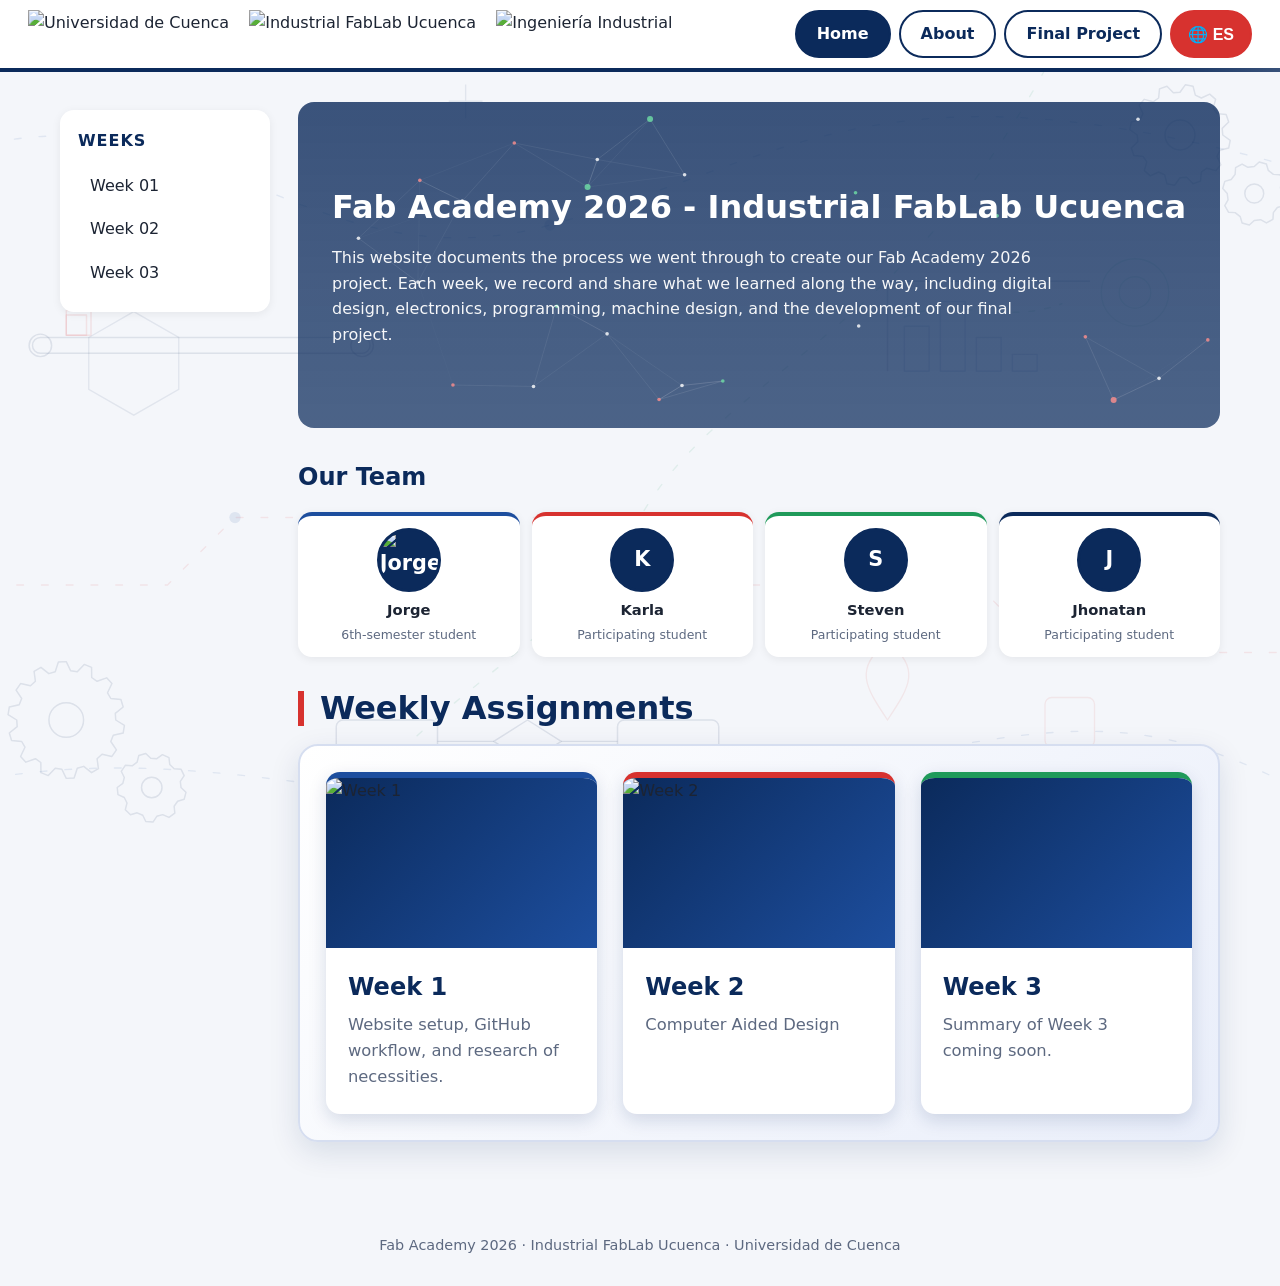
==== index.html @ 64b17518 "Add files via upload" ====
<!DOCTYPE html>
<html lang="en">
<head>
<meta charset="UTF-8">
<meta name="viewport" content="width=device-width, initial-scale=1.0">
<title>Home | Fab Academy 2026 - Industrial FabLab Ucuenca</title>
<link rel="stylesheet" href="style.css">
</head>
<body>
<header>
  <div class="logos">
    <img src="images/ucuenca-logo.png" alt="Universidad de Cuenca">
    <img src="images/fablab-logo.png" alt="Industrial FabLab Ucuenca">
    <img src="images/industrial-logo.png" alt="Ingeniería Industrial">
  </div>
  <nav>
    <a href="index.html" class="active" data-i18n="home">Home</a>
    <a href="about.html" class="" data-i18n="about">About</a>
    <a href="final-project.html" class="" data-i18n="final">Final Project</a>
    <button class="lang-btn" id="langBtn" type="button">🌐 ES</button>
  </nav>
</header>
<div class="layout">
<aside>
  <h3 data-i18n="weeks">Weeks</h3>
  <a href="week01.html" class="" data-i18n="week" data-n="01">Week 01</a>
  <a href="week02.html" class="" data-i18n="week" data-n="02">Week 02</a>
  <a href="week03.html" class="" data-i18n="week" data-n="03">Week 03</a>
</aside>
<main>
  <section class="hero hero-img">
    <h1>Fab Academy 2026 - Industrial FabLab Ucuenca</h1>
    <p data-i18n="heroText">This website documents the process we went through to create our Fab Academy 2026 project. Each week, we record and share what we learned along the way, including digital design, electronics, programming, machine design, and the development of our final project.</p>
  </section>
  <h2 data-i18n="team">Our Team</h2>
  <div class="grid team-grid">
    <div class="card" onclick="openMember(0)"><div class="avatar"><img src="images/jorge.png" alt="Jorge"></div><strong>Jorge</strong><br><small data-i18n="role6">6th-semester student</small></div>
    <div class="card" onclick="openMember(1)"><div class="avatar">K</div><strong>Karla</strong><br><small data-i18n="role">Participating student</small></div>
    <div class="card" onclick="openMember(2)"><div class="avatar">S</div><strong>Steven</strong><br><small data-i18n="role">Participating student</small></div>
    <div class="card" onclick="openMember(3)"><div class="avatar">J</div><strong>Jhonatan</strong><br><small data-i18n="role">Participating student</small></div>
  </div>
  <h2 class="weekly-title" data-i18n="weekly">Weekly Assignments</h2>
  <div class="grid weekly-grid">
    <a class="card week-card" href="week01.html"><img class="cover" src="images/week01.jpg" alt="Week 1"><div class="wc-body"><h3 data-i18n="week" data-n="1">Week 1</h3><p data-i18n="w1d">Website setup, GitHub workflow, and research of necessities.</p></div></a>
    <a class="card week-card" href="week02.html"><img class="cover" src="images/week02.jpg" alt="Week 2"><div class="wc-body"><h3 data-i18n="week" data-n="2">Week 2</h3><p data-i18n="w2d">Computer Aided Design</p></div></a>
    <a class="card week-card" href="week03.html"><div class="cover empty"></div><div class="wc-body"><h3 data-i18n="week" data-n="3">Week 3</h3><p data-i18n="weekSoon" data-n="3">Summary of Week 3 coming soon.</p></div></a>
  </div>
</main>
</div>
<div class="modal" id="modal"><div class="modal-box"><button class="close">&times;</button><div id="mBody"></div></div></div>
<footer data-i18n="footer">Fab Academy 2026 · Industrial FabLab Ucuenca · Universidad de Cuenca</footer>
<button id="toTop" title="Back to top">↑</button>
<script src="script.js"></script>
</body>
</html>
---- style.css ----
:root{--navy:#0b2a5b;--blue:#1d4e9e;--red:#d7322f;--green:#1f9a5a;--bg:#f4f6fa;--card:#fff;--text:#1c2433;--muted:#5d6980}
*{box-sizing:border-box;margin:0;padding:0}
html{scroll-behavior:smooth}
body{font-family:'Segoe UI',system-ui,Arial,sans-serif;background:var(--bg);color:var(--text);line-height:1.6}
a{color:inherit;text-decoration:none}
header{background:#fff;border-bottom:4px solid var(--navy);position:sticky;top:0;z-index:50;display:flex;align-items:center;justify-content:space-between;flex-wrap:wrap;gap:12px;padding:10px 28px}
.logos{display:flex;align-items:center;gap:20px}
.logos img{height:48px;width:auto;object-fit:contain}
nav{display:flex;gap:8px}
nav a{padding:9px 20px;border-radius:999px;font-weight:600;color:var(--navy);border:2px solid var(--navy);transition:.2s}
nav a:hover,nav a.active{background:var(--navy);color:#fff}
.layout{display:flex;max-width:1200px;margin:30px auto;padding:0 20px;gap:28px;align-items:flex-start}
aside{width:210px;flex-shrink:0;background:var(--card);border-radius:14px;padding:18px;box-shadow:0 2px 10px #0001;position:sticky;top:110px}
aside h3{color:var(--navy);margin-bottom:10px;font-size:1rem;text-transform:uppercase;letter-spacing:.06em}
aside a{display:block;padding:9px 12px;border-radius:8px;font-weight:500;color:var(--text)}
aside a:hover,aside a.active{background:var(--navy);color:#fff}
main{flex:1;min-width:0}
.hero{background:linear-gradient(135deg,var(--navy),var(--blue));color:#fff;border-radius:16px;padding:40px 34px;margin-bottom:30px}
.hero h1{font-size:2rem;margin-bottom:12px}
.hero p{max-width:720px;opacity:.95}
h2{color:var(--navy);margin:8px 0 16px}
.grid{display:grid;grid-template-columns:repeat(auto-fit,minmax(220px,1fr));gap:18px;margin-bottom:34px}
.card{background:var(--card);border-radius:14px;padding:22px;box-shadow:0 2px 10px #0001;border-top:5px solid var(--blue);cursor:pointer;transition:.2s;text-align:center}
.card:nth-child(2){border-color:var(--red)}.card:nth-child(3){border-color:var(--green)}.card:nth-child(4){border-color:var(--navy)}
.card:hover{transform:translateY(-4px);box-shadow:0 8px 20px #0002}
.avatar{width:72px;height:72px;border-radius:50%;background:var(--navy);color:#fff;display:grid;place-items:center;font-size:1.6rem;font-weight:700;margin:0 auto 10px}
.card small{color:var(--muted)}
.week-card{text-align:left}
.week-card span{display:inline-block;background:var(--navy);color:#fff;border-radius:6px;padding:2px 10px;font-size:.8rem;margin-bottom:8px}
.panel{background:var(--card);border-radius:14px;padding:28px;box-shadow:0 2px 10px #0001;margin-bottom:24px}
.panel h2{margin-top:0}
.panel p{margin-bottom:10px;color:var(--text)}
.modal{position:fixed;inset:0;background:#000a;display:none;align-items:center;justify-content:center;z-index:100;padding:20px}
.modal.open{display:flex}
.modal-box{background:#fff;border-radius:16px;max-width:520px;width:100%;padding:30px;position:relative;max-height:90vh;overflow:auto}
.modal-box h3{color:var(--navy);margin-bottom:4px}
.modal-box h4{margin:14px 0 4px;color:var(--blue)}
.close{position:absolute;top:12px;right:16px;background:none;border:0;font-size:1.8rem;cursor:pointer;color:var(--muted)}
#toTop{position:fixed;right:24px;bottom:24px;width:48px;height:48px;border:0;border-radius:50%;background:var(--navy);color:#fff;font-size:1.4rem;cursor:pointer;box-shadow:0 4px 12px #0004;opacity:0;pointer-events:none;transition:.3s;z-index:60}
#toTop.show{opacity:1;pointer-events:auto}
footer{text-align:center;padding:28px;color:var(--muted);font-size:.9rem}
@media(max-width:800px){.layout{flex-direction:column}aside{width:100%;position:static}header{padding:10px 14px}.logos img{height:36px}}
/* ---- v2 additions ---- */
.hero-img{background:linear-gradient(rgba(11,42,91,.80),rgba(11,42,91,.72)),url(images/campusbalzay.jpg) center/cover no-repeat;padding:80px 34px}
.week-card{padding:0;overflow:hidden}
.week-card .cover{width:100%;aspect-ratio:16/10;object-fit:cover;display:block;background:linear-gradient(135deg,var(--navy),var(--blue))}
.week-card .cover.empty{aspect-ratio:16/10}
.wc-body{padding:16px 18px 20px}
.wc-body h3{color:var(--navy);margin-bottom:6px}
.wc-body p{color:var(--muted);font-size:.95rem}
.avatar{overflow:hidden;width:96px;height:96px;border:4px solid var(--navy)}
.avatar img{width:100%;height:100%;object-fit:cover;object-position:50% 30%;display:block}
.modal-photo{width:130px;height:130px;border-radius:50%;overflow:hidden;border:5px solid var(--navy);margin:0 auto 14px}
.modal-photo img{width:100%;height:100%;object-fit:cover;object-position:50% 30%}
.modal-photo.initial{display:grid;place-items:center;background:var(--navy);color:#fff;font-size:3rem;font-weight:700}
.modal-box{text-align:center}
.modal-box h4,.modal-box p{text-align:left}
.lang-btn{padding:9px 16px;border-radius:999px;border:2px solid var(--red);background:var(--red);color:#fff;font-weight:700;cursor:pointer;font-size:1rem;transition:.2s}
.lang-btn:hover{background:#fff;color:var(--red)}

/* ---- v3: subtle motion, background decoration, week 1 hero ---- */
header{position:sticky;transition:padding .3s,box-shadow .3s}
header::after{content:"";position:absolute;left:0;right:0;bottom:-4px;height:4px;background:linear-gradient(90deg,transparent 0,transparent 35%,rgba(255,255,255,.55) 50%,transparent 65%,transparent 100%);background-size:250% 100%;animation:sheen 7s linear infinite;pointer-events:none}
@keyframes sheen{from{background-position:150% 0}to{background-position:-100% 0}}
header.scrolled{padding-top:6px;padding-bottom:6px;box-shadow:0 4px 14px #0b2a5b1a}
.logos img{transition:height .3s,transform .3s;animation:bob 6s ease-in-out infinite}
.logos img:nth-child(2){animation-delay:-2s}.logos img:nth-child(3){animation-delay:-4s}
.logos img:hover{transform:scale(1.05)}
@keyframes bob{50%{transform:translateY(-2px)}}
nav a:hover{transform:translateY(-1px)}
.lang-btn:hover{transform:scale(1.04)}

.bg-deco{position:fixed;inset:0;width:100%;height:100%;z-index:0;pointer-events:none}
.bg-deco .path{fill:none;stroke:var(--blue);stroke-width:1.2;stroke-linecap:round;stroke-dasharray:6 16;opacity:.09;animation:flow 40s linear infinite}
.bg-deco .path.r{stroke:var(--red);animation-duration:55s;animation-direction:reverse}
.bg-deco .path.g{stroke:var(--green);animation-duration:48s}
.bg-deco .node{fill:var(--blue);opacity:.1;animation:blink 6s ease-in-out infinite}
.bg-deco .shape{fill:none;stroke:var(--navy);stroke-width:1.2;opacity:.08;animation:drift 26s ease-in-out infinite;transform-box:fill-box;transform-origin:center}
.bg-deco .shape.s2{animation-duration:32s;animation-delay:-8s;stroke:var(--green)}
.bg-deco .shape.s3{animation-duration:29s;animation-delay:-14s;stroke:var(--red)}
@keyframes flow{to{stroke-dashoffset:-880}}
@keyframes blink{50%{opacity:.03}}
@keyframes drift{0%,100%{transform:translate(0,0) rotate(0)}50%{transform:translate(14px,-20px) rotate(25deg)}}
.layout,footer{position:relative;z-index:1}

.hero-week1{background:linear-gradient(rgba(11,42,91,.72),rgba(11,42,91,.62)),url(images/week01.jpg) center/cover no-repeat;padding:80px 34px}
.panel h3.sub{color:var(--blue);margin:-6px 0 14px;font-weight:600}
@media(prefers-reduced-motion:reduce){*{animation:none!important;transition:none!important}}

/* ---- v4: home hero interaction, industrial background, team/weekly layout, week 02 ---- */
.hero-img{position:relative;overflow:hidden}
.hero-img>h1,.hero-img>p{position:relative;z-index:1}
.hero-canvas{position:absolute;inset:0;width:100%;height:100%;z-index:0}
.bg-ind .gear path,.bg-ind .gear circle,.bg-ind .flow *,.bg-ind .bars *,.bg-ind .belt *{fill:none;stroke:var(--navy);stroke-width:1.3;opacity:.1;stroke-linejoin:round}
.bg-ind .gear{animation:spin 60s linear infinite;transform-box:fill-box;transform-origin:center}
.bg-ind .gear.rev{animation-direction:reverse;animation-duration:44s}.bg-ind .gear.slow{animation-duration:90s}
.bg-ind .flow path.r{stroke:var(--red);stroke-dasharray:5 9;animation:flow 30s linear infinite}
.bg-ind .bars rect{stroke:var(--blue);transform-box:fill-box;transform-origin:bottom;animation:grow 7s ease-in-out infinite}
.bg-ind .bars .b2{animation-delay:-1.5s}.bg-ind .bars .b3{animation-delay:-3s}.bg-ind .bars .b4{animation-delay:-4.5s}
.bg-ind .bars .path{stroke:var(--green);stroke-dasharray:5 9;animation:flow 36s linear infinite}
.bg-ind .belt .box{stroke:var(--red);animation:ride 14s linear infinite}.bg-ind .belt .b2{animation-delay:-7s}
@keyframes spin{to{transform:rotate(360deg)}}
@keyframes grow{50%{transform:scaleY(.6)}}
@keyframes ride{from{transform:translateX(0)}to{transform:translateX(250px)}}
.team-grid{grid-template-columns:repeat(auto-fit,minmax(140px,1fr));gap:12px}
.team-grid .card{padding:12px 10px;border-top-width:4px;font-size:.92rem}
.team-grid .avatar{width:64px;height:64px;border-width:3px;font-size:1.3rem;margin-bottom:6px}
.team-grid .card small{font-size:.78rem}
.weekly-title{font-size:2rem;margin:34px 0 18px;padding-left:16px;border-left:6px solid var(--red);line-height:1.1}
.weekly-grid{grid-template-columns:repeat(auto-fit,minmax(270px,1fr));gap:26px;padding:26px;background:linear-gradient(135deg,#fff,#e9eefa);border:2px solid #d6def0;border-radius:20px;box-shadow:0 10px 30px #0b2a5b1f}
.weekly-grid .week-card{box-shadow:0 6px 18px #0b2a5b26;border-top-width:6px}
.weekly-grid .week-card:hover{transform:translateY(-6px);box-shadow:0 14px 30px #0b2a5b33}
.weekly-grid .wc-body{padding:20px 22px 24px}
.weekly-grid .wc-body h3{font-size:1.5rem}.weekly-grid .wc-body p{font-size:1.02rem}
.hero-week2{background:linear-gradient(rgba(11,42,91,.72),rgba(11,42,91,.62)),url(images/week02.jpg) center/cover no-repeat;padding:80px 34px}
.intro-panel{border-left:6px solid var(--blue);background:linear-gradient(135deg,#fff 60%,#eef3fc)}
.chips{display:flex;flex-wrap:wrap;gap:10px;margin:14px 0}
.chip{padding:6px 14px;border-radius:999px;font-size:.88rem;font-weight:600;color:#fff}
.chip.c1{background:var(--navy)}.chip.c2{background:var(--red)}.chip.c3{background:var(--green)}
.objective{background:#eef3fc;border-radius:10px;padding:12px 16px;border-left:4px solid var(--green);margin-top:6px}
.objective strong{color:var(--navy)}
.sw{border-top:5px solid var(--blue)}
.sw-title{color:var(--navy);margin-bottom:10px;font-size:1.35rem}
.sw figure{margin:16px auto;text-align:center}
.sw figure img{max-width:100%;border-radius:10px;border:1px solid #d6def0;box-shadow:0 4px 14px #0b2a5b1f}
.sw figcaption{color:var(--muted);font-size:.9rem;margin-top:8px;font-style:italic}
.note{background:#fff6e8;border-left:4px solid var(--red);border-radius:8px;padding:10px 14px;margin-bottom:10px}
.tbl-wrap{overflow-x:auto;margin-top:12px}
.tbl{width:100%;border-collapse:collapse;font-size:.95rem}
.tbl th{background:var(--navy);color:#fff;text-align:left;padding:10px 14px}
.tbl td{padding:10px 14px;border-bottom:1px solid #e2e8f4;vertical-align:top}
.tbl tbody tr:nth-child(even){background:#f4f7fc}
.tbl tbody tr:hover{background:#e8eefb}
.tbl td:first-child{font-weight:600;color:var(--navy);white-space:nowrap}
.tag{display:inline-block;padding:1px 10px;border-radius:6px;font-size:.78rem;font-weight:700;color:#fff}
.tag.t2{background:var(--blue)}.tag.t3{background:var(--green)}
.bib{padding-left:20px}.bib li{margin-bottom:8px}.bib a{color:var(--blue)}
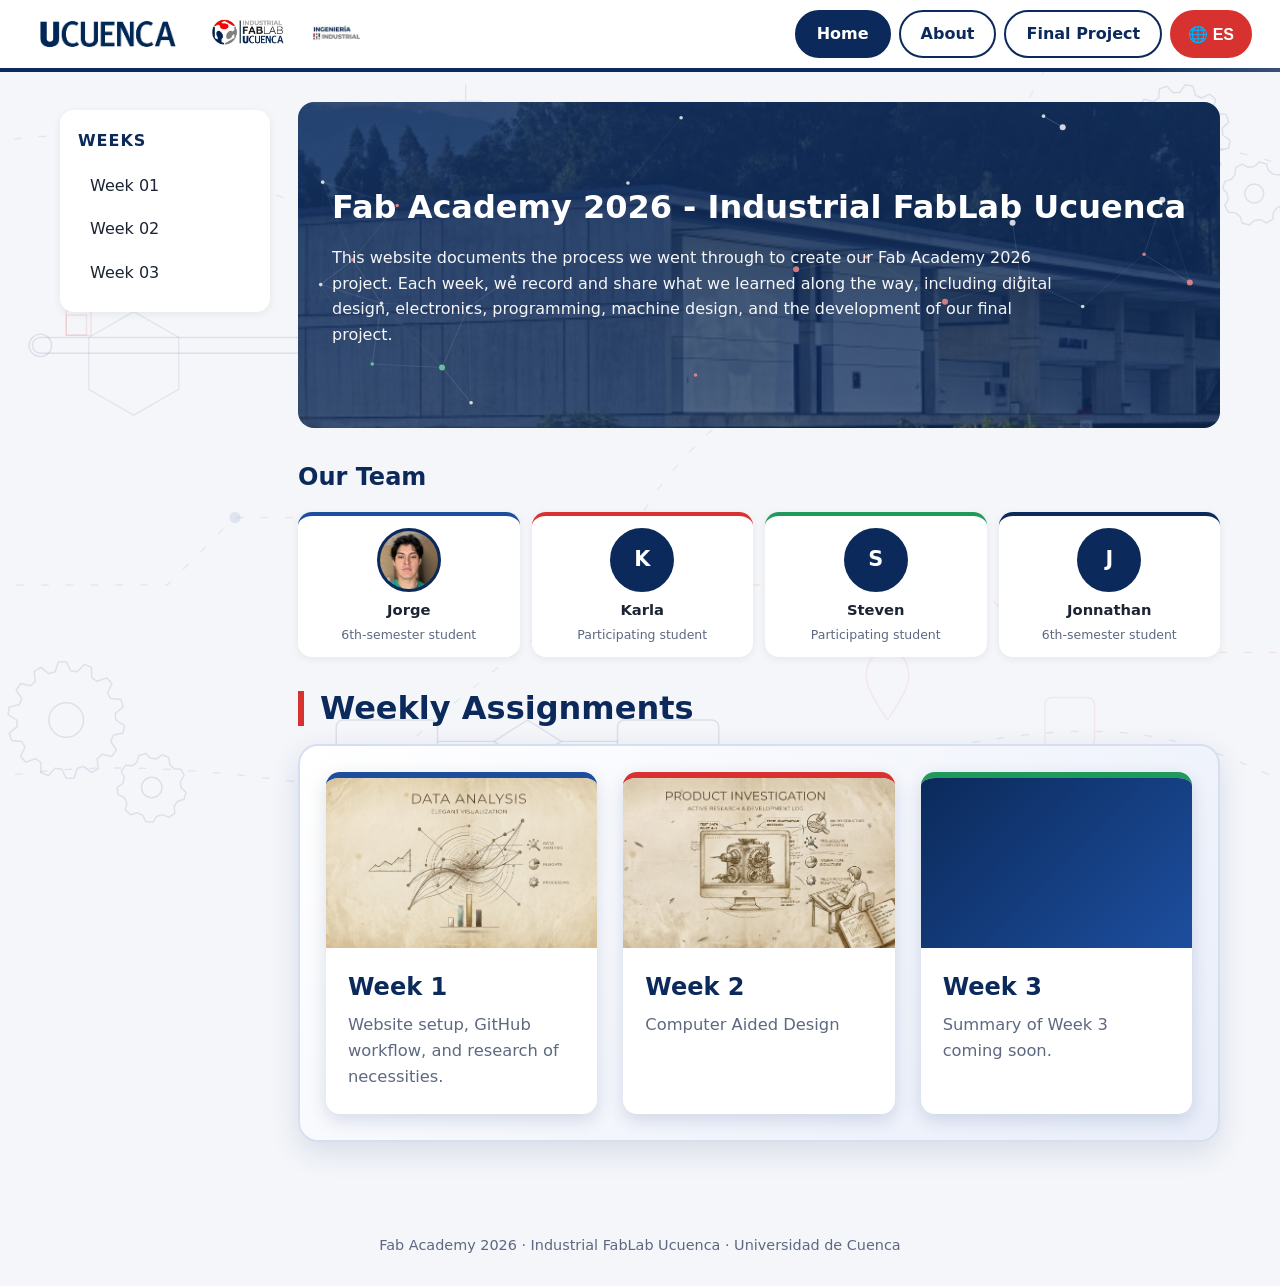
==== commit e27388fc: "Add files via upload" ====
--- a/index.html
+++ b/index.html
@@ -37,7 +37,7 @@
     <div class="card" onclick="openMember(0)"><div class="avatar"><img src="images/jorge.png" alt="Jorge"></div><strong>Jorge</strong><br><small data-i18n="role6">6th-semester student</small></div>
     <div class="card" onclick="openMember(1)"><div class="avatar">K</div><strong>Karla</strong><br><small data-i18n="role">Participating student</small></div>
     <div class="card" onclick="openMember(2)"><div class="avatar">S</div><strong>Steven</strong><br><small data-i18n="role">Participating student</small></div>
-    <div class="card" onclick="openMember(3)"><div class="avatar">J</div><strong>Jhonatan</strong><br><small data-i18n="role">Participating student</small></div>
+    <div class="card" onclick="openMember(3)"><div class="avatar">J</div><strong>Jonnathan</strong><br><small data-i18n="role6">6th-semester student</small></div>
   </div>
   <h2 class="weekly-title" data-i18n="weekly">Weekly Assignments</h2>
   <div class="grid weekly-grid">
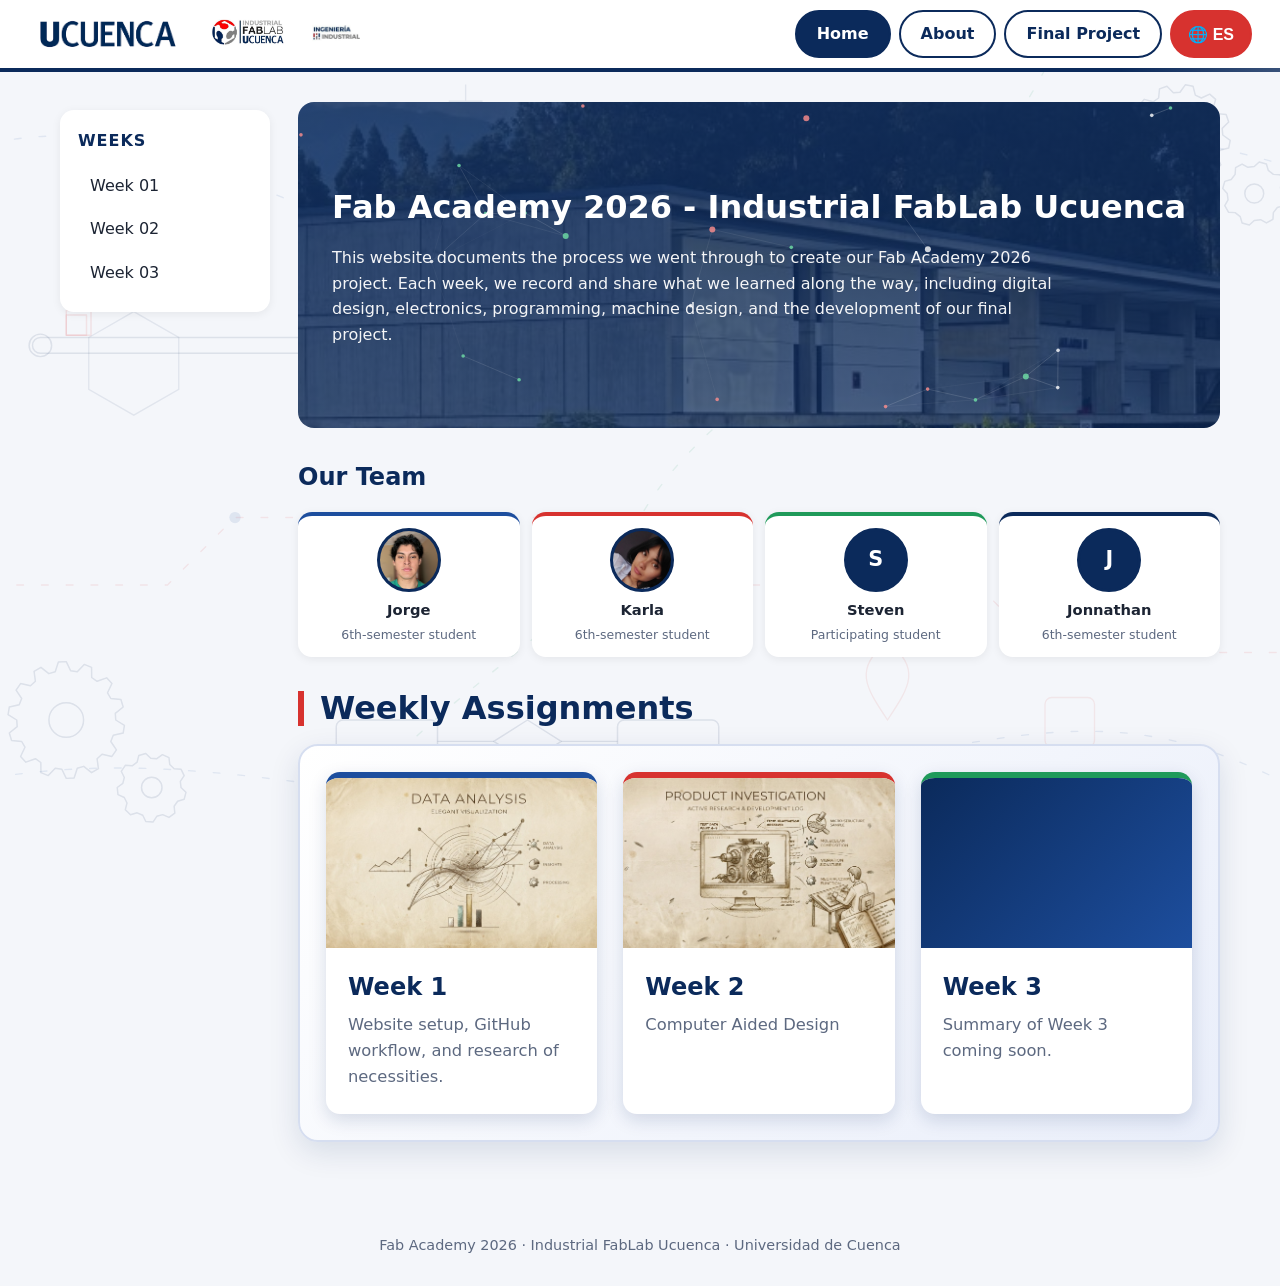
==== commit e862d757: "Add files via upload" ====
--- a/index.html
+++ b/index.html
@@ -35,7 +35,7 @@
   <h2 data-i18n="team">Our Team</h2>
   <div class="grid team-grid">
     <div class="card" onclick="openMember(0)"><div class="avatar"><img src="images/jorge.png" alt="Jorge"></div><strong>Jorge</strong><br><small data-i18n="role6">6th-semester student</small></div>
-    <div class="card" onclick="openMember(1)"><div class="avatar">K</div><strong>Karla</strong><br><small data-i18n="role">Participating student</small></div>
+    <div class="card" onclick="openMember(1)"><div class="avatar"><img src="images/karla.jpeg" alt="Karla"></div><strong>Karla</strong><br><small data-i18n="role6">6th-semester student</small></div>
     <div class="card" onclick="openMember(2)"><div class="avatar">S</div><strong>Steven</strong><br><small data-i18n="role">Participating student</small></div>
     <div class="card" onclick="openMember(3)"><div class="avatar">J</div><strong>Jonnathan</strong><br><small data-i18n="role6">6th-semester student</small></div>
   </div>
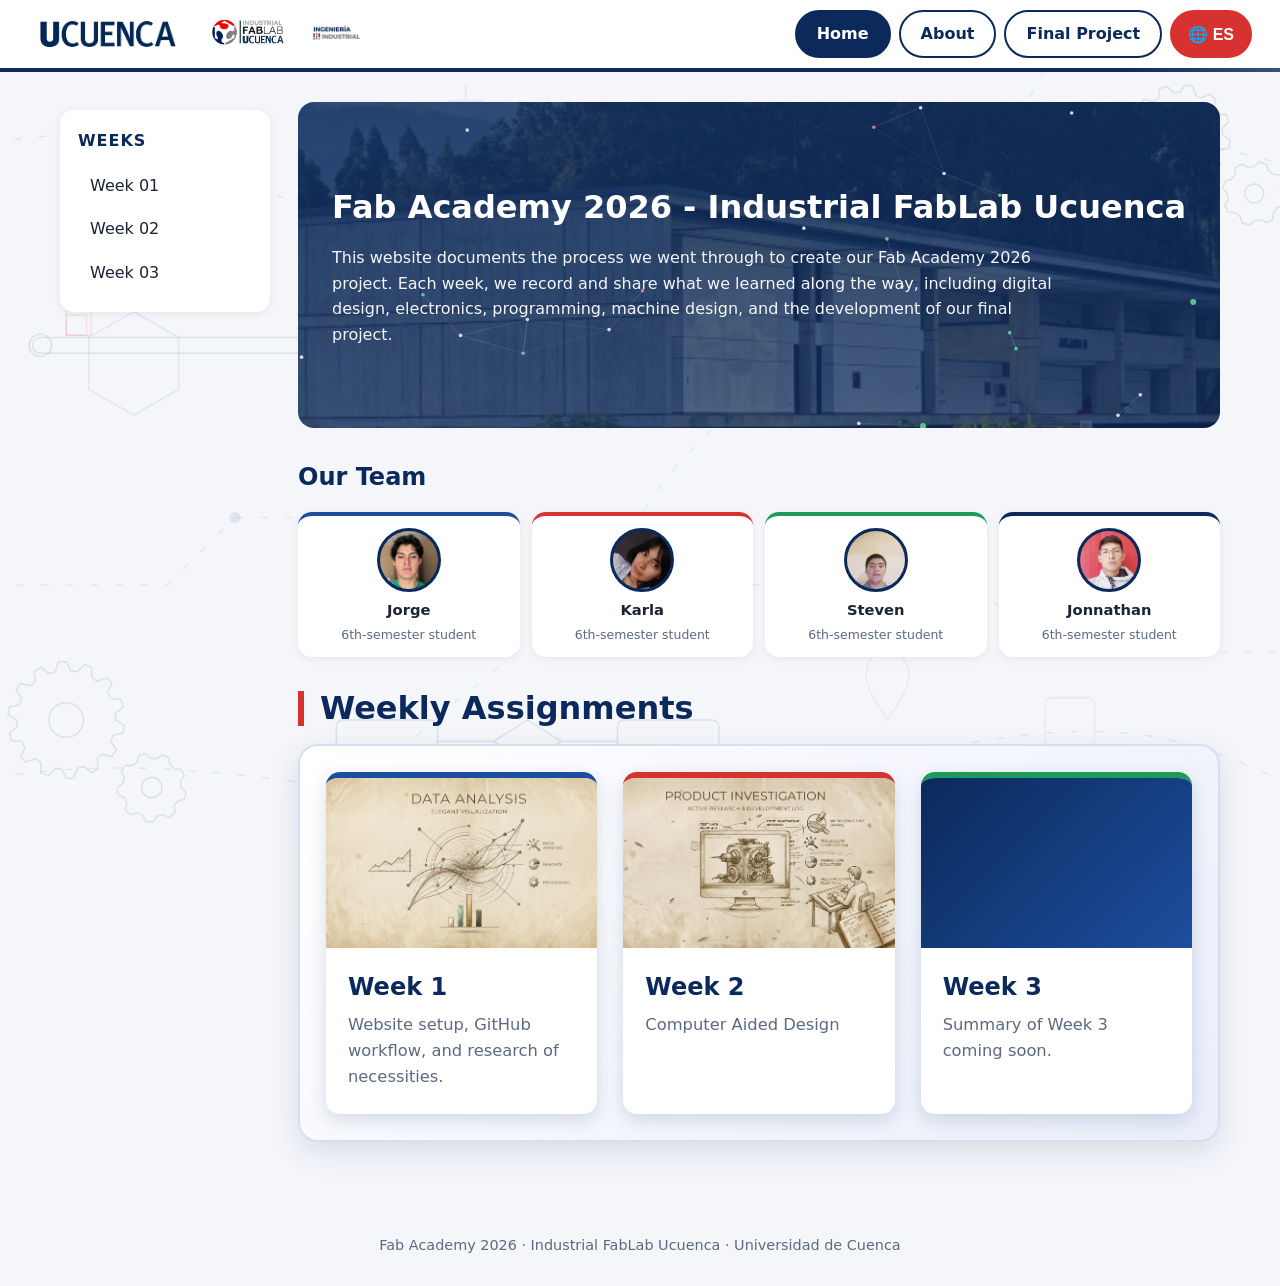
==== commit c3966f3d: "Add files via upload" ====
--- a/index.html
+++ b/index.html
@@ -36,8 +36,8 @@
   <div class="grid team-grid">
     <div class="card" onclick="openMember(0)"><div class="avatar"><img src="images/jorge.png" alt="Jorge"></div><strong>Jorge</strong><br><small data-i18n="role6">6th-semester student</small></div>
     <div class="card" onclick="openMember(1)"><div class="avatar"><img src="images/karla.jpeg" alt="Karla"></div><strong>Karla</strong><br><small data-i18n="role6">6th-semester student</small></div>
-    <div class="card" onclick="openMember(2)"><div class="avatar">S</div><strong>Steven</strong><br><small data-i18n="role">Participating student</small></div>
-    <div class="card" onclick="openMember(3)"><div class="avatar">J</div><strong>Jonnathan</strong><br><small data-i18n="role6">6th-semester student</small></div>
+    <div class="card" onclick="openMember(2)"><div class="avatar"><img src="images/stiven.jpeg" alt="Steven"></div><strong>Steven</strong><br><small data-i18n="role6">6th-semester student</small></div>
+    <div class="card" onclick="openMember(3)"><div class="avatar"><img src="images/jonnathan.jpeg" alt="Jonnathan"></div><strong>Jonnathan</strong><br><small data-i18n="role6">6th-semester student</small></div>
   </div>
   <h2 class="weekly-title" data-i18n="weekly">Weekly Assignments</h2>
   <div class="grid weekly-grid">
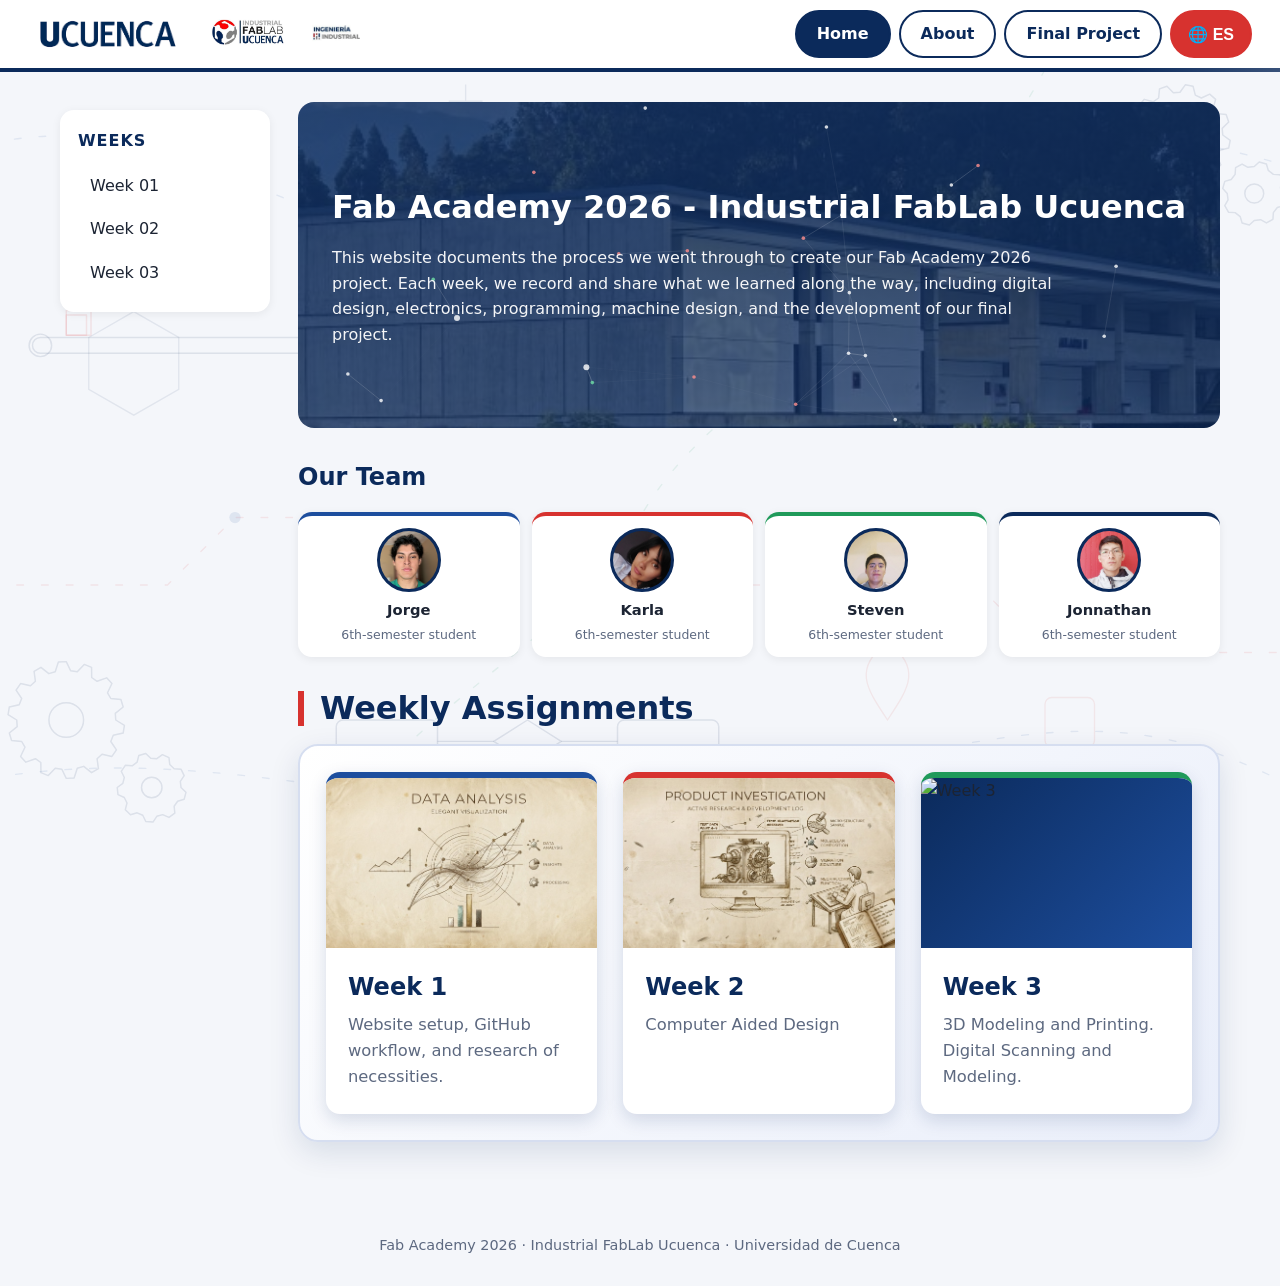
==== commit 0a38ba42: "Add files via upload" ====
--- a/index.html
+++ b/index.html
@@ -43,7 +43,7 @@
   <div class="grid weekly-grid">
     <a class="card week-card" href="week01.html"><img class="cover" src="images/week01.jpg" alt="Week 1"><div class="wc-body"><h3 data-i18n="week" data-n="1">Week 1</h3><p data-i18n="w1d">Website setup, GitHub workflow, and research of necessities.</p></div></a>
     <a class="card week-card" href="week02.html"><img class="cover" src="images/week02.jpg" alt="Week 2"><div class="wc-body"><h3 data-i18n="week" data-n="2">Week 2</h3><p data-i18n="w2d">Computer Aided Design</p></div></a>
-    <a class="card week-card" href="week03.html"><div class="cover empty"></div><div class="wc-body"><h3 data-i18n="week" data-n="3">Week 3</h3><p data-i18n="weekSoon" data-n="3">Summary of Week 3 coming soon.</p></div></a>
+    <a class="card week-card" href="week03.html"><img class="cover" src="images/week03.jpg" alt="Week 3"><div class="wc-body"><h3 data-i18n="week" data-n="3">Week 3</h3><p data-i18n="w3d">3D Modeling and Printing. Digital Scanning and Modeling.</p></div></a>
   </div>
 </main>
 </div>
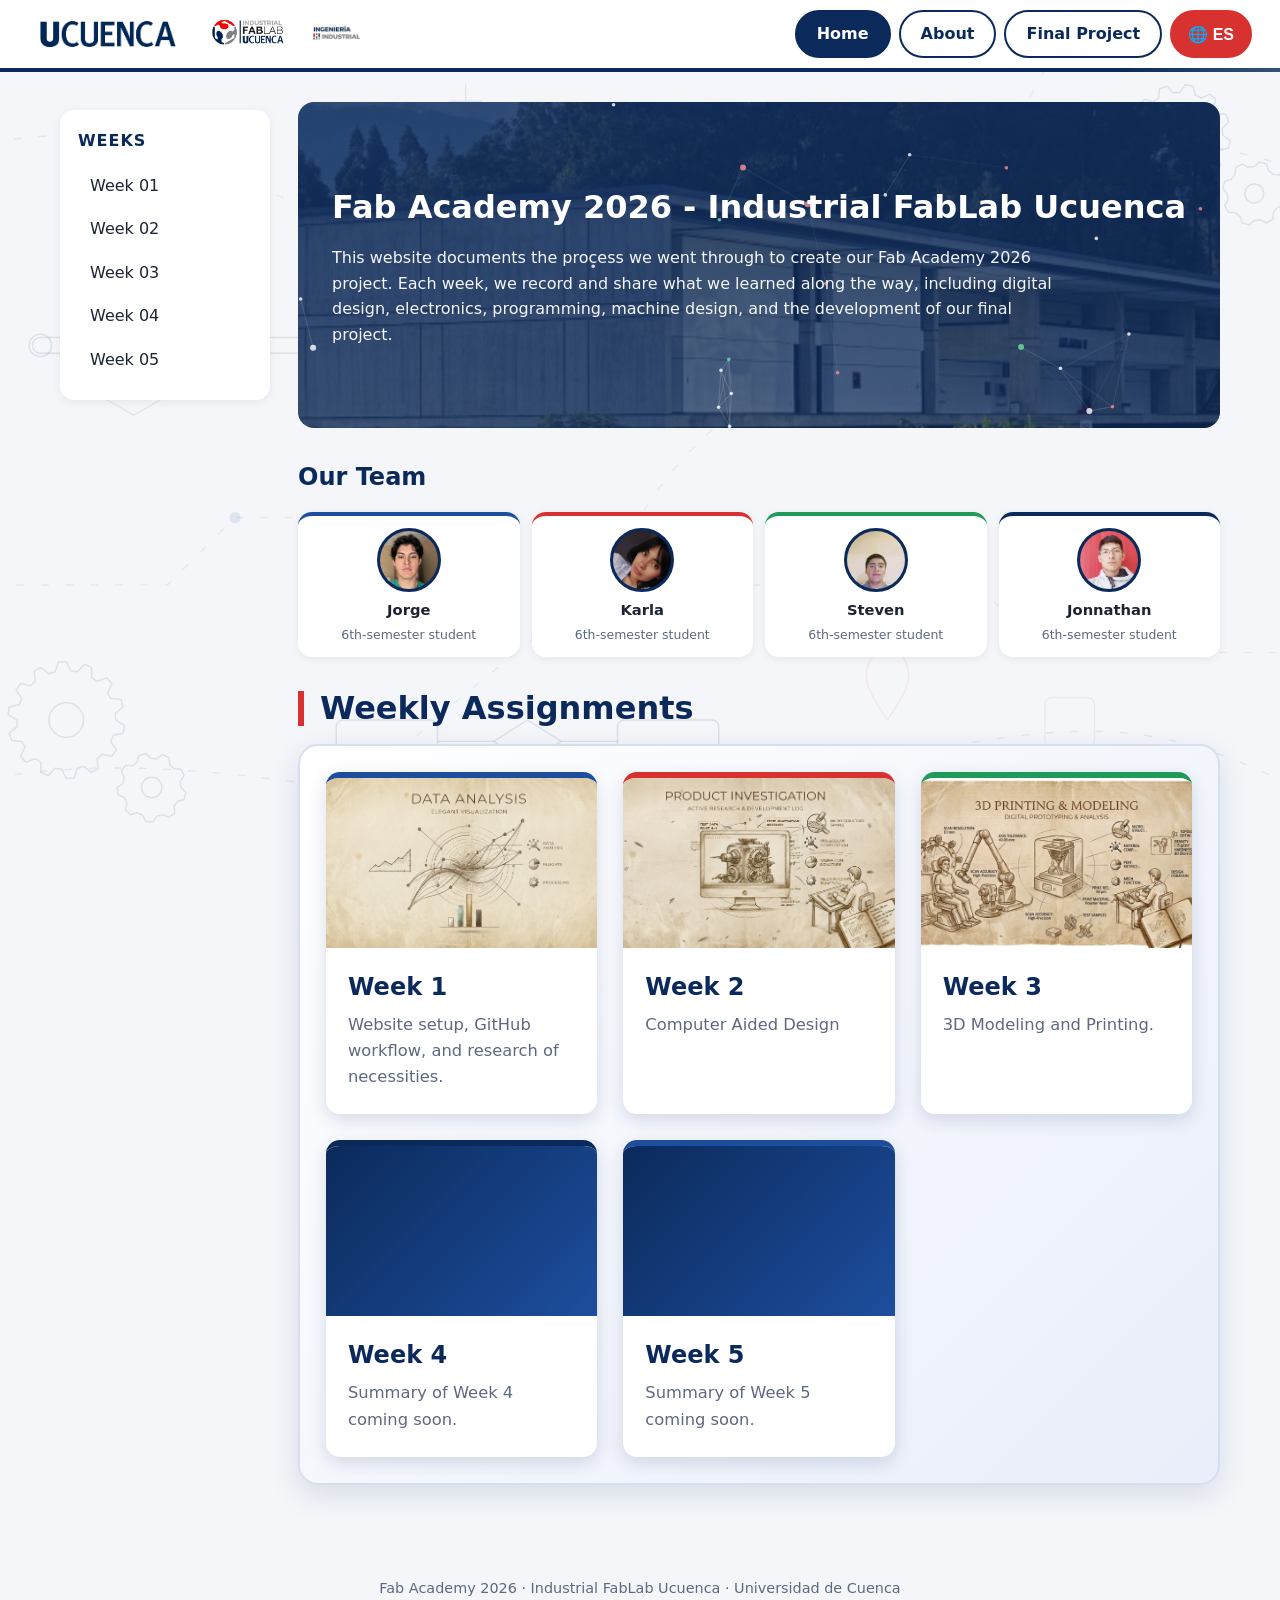
==== commit 390b2e29: "Add files via upload" ====
--- a/index.html
+++ b/index.html
@@ -26,6 +26,8 @@
   <a href="week01.html" class="" data-i18n="week" data-n="01">Week 01</a>
   <a href="week02.html" class="" data-i18n="week" data-n="02">Week 02</a>
   <a href="week03.html" class="" data-i18n="week" data-n="03">Week 03</a>
+  <a href="week04.html" class="" data-i18n="week" data-n="04">Week 04</a>
+  <a href="week05.html" class="" data-i18n="week" data-n="05">Week 05</a>
 </aside>
 <main>
   <section class="hero hero-img">
@@ -44,6 +46,8 @@
     <a class="card week-card" href="week01.html"><img class="cover" src="images/week01.jpg" alt="Week 1"><div class="wc-body"><h3 data-i18n="week" data-n="1">Week 1</h3><p data-i18n="w1d">Website setup, GitHub workflow, and research of necessities.</p></div></a>
     <a class="card week-card" href="week02.html"><img class="cover" src="images/week02.jpg" alt="Week 2"><div class="wc-body"><h3 data-i18n="week" data-n="2">Week 2</h3><p data-i18n="w2d">Computer Aided Design</p></div></a>
     <a class="card week-card" href="week03.html"><img class="cover" src="images/week03.jpg" alt="Week 3"><div class="wc-body"><h3 data-i18n="week" data-n="3">Week 3</h3><p data-i18n="w3d">3D Modeling and Printing. Digital Scanning and Modeling.</p></div></a>
+    <a class="card week-card" href="week04.html"><img class="cover" src="images/week04.jpg" alt="Week 4" onerror="this.outerHTML='<div class=\'cover empty\'></div>'"><div class="wc-body"><h3 data-i18n="week" data-n="4">Week 4</h3><p data-i18n="weekSoon" data-n="4">Summary of Week 4 coming soon.</p></div></a>
+    <a class="card week-card" href="week05.html"><img class="cover" src="images/week05.jpg" alt="Week 5" onerror="this.outerHTML='<div class=\'cover empty\'></div>'"><div class="wc-body"><h3 data-i18n="week" data-n="5">Week 5</h3><p data-i18n="weekSoon" data-n="5">Summary of Week 5 coming soon.</p></div></a>
   </div>
 </main>
 </div>
--- a/style.css
+++ b/style.css
@@ -135,3 +135,30 @@
 .tag{display:inline-block;padding:1px 10px;border-radius:6px;font-size:.78rem;font-weight:700;color:#fff}
 .tag.t2{background:var(--blue)}.tag.t3{background:var(--green)}
 .bib{padding-left:20px}.bib li{margin-bottom:8px}.bib a{color:var(--blue)}
+
+/* ---- v5: week 02 problems section + downloadable files ---- */
+.tbl td:last-child.score{font-weight:700;color:var(--navy);text-align:center}
+.tbl th.score{text-align:center}
+.dl-box{display:flex;align-items:center;flex-wrap:wrap;gap:14px;margin-top:20px;padding:14px 18px;background:linear-gradient(135deg,#eef8f2,#e4f3ea);border:1px solid #bfe3cc;border-left:6px solid var(--green);border-radius:12px}
+.dl-badge{background:var(--green);color:#fff;font-size:.75rem;font-weight:700;letter-spacing:.05em;text-transform:uppercase;padding:4px 12px;border-radius:999px;white-space:nowrap}
+.dl-info{display:flex;flex-direction:column;line-height:1.3}
+.dl-info strong{color:var(--navy)}
+.dl-info small{color:var(--muted)}
+.dl-btn{margin-left:auto;background:var(--navy);color:#fff;font-weight:600;padding:9px 20px;border-radius:999px;transition:background .25s,transform .2s;white-space:nowrap}
+.dl-btn:hover{background:var(--red);transform:translateY(-2px)}
+
+/* ---- v6: week 03 ---- */
+.hero-week3{background:linear-gradient(rgba(11,42,91,.72),rgba(11,42,91,.62)),url(images/week03.jpg) center/cover no-repeat;padding:80px 34px}
+.panel ul,.panel ol{margin:0 0 12px 22px}
+.panel li{margin-bottom:4px}
+.gallery{display:grid;grid-template-columns:repeat(auto-fit,minmax(240px,1fr));gap:16px;margin:16px 0}
+.gallery figure{margin:0}
+.gallery figure img{width:100%;aspect-ratio:4/3;object-fit:cover}
+.ph{min-height:200px;display:grid;place-items:center;border:2px dashed #9fb0d0;border-radius:10px;background:#eef3fc;color:var(--muted);font-weight:600;font-size:.9rem;padding:20px;text-align:center;word-break:break-all}
+.gallery .ph{aspect-ratio:4/3}
+.dl-box+.dl-box{margin-top:12px}
+
+/* ---- v7: weeks 04 and 05 (image is optional: falls back to the blue gradient) ---- */
+.hero-week4{background:linear-gradient(rgba(11,42,91,.72),rgba(11,42,91,.62)),url(images/week04.jpg) center/cover no-repeat,linear-gradient(135deg,var(--navy),var(--blue));padding:80px 34px}
+.hero-week5{background:linear-gradient(rgba(11,42,91,.72),rgba(11,42,91,.62)),url(images/week05.jpg) center/cover no-repeat,linear-gradient(135deg,var(--navy),var(--blue));padding:80px 34px}
+
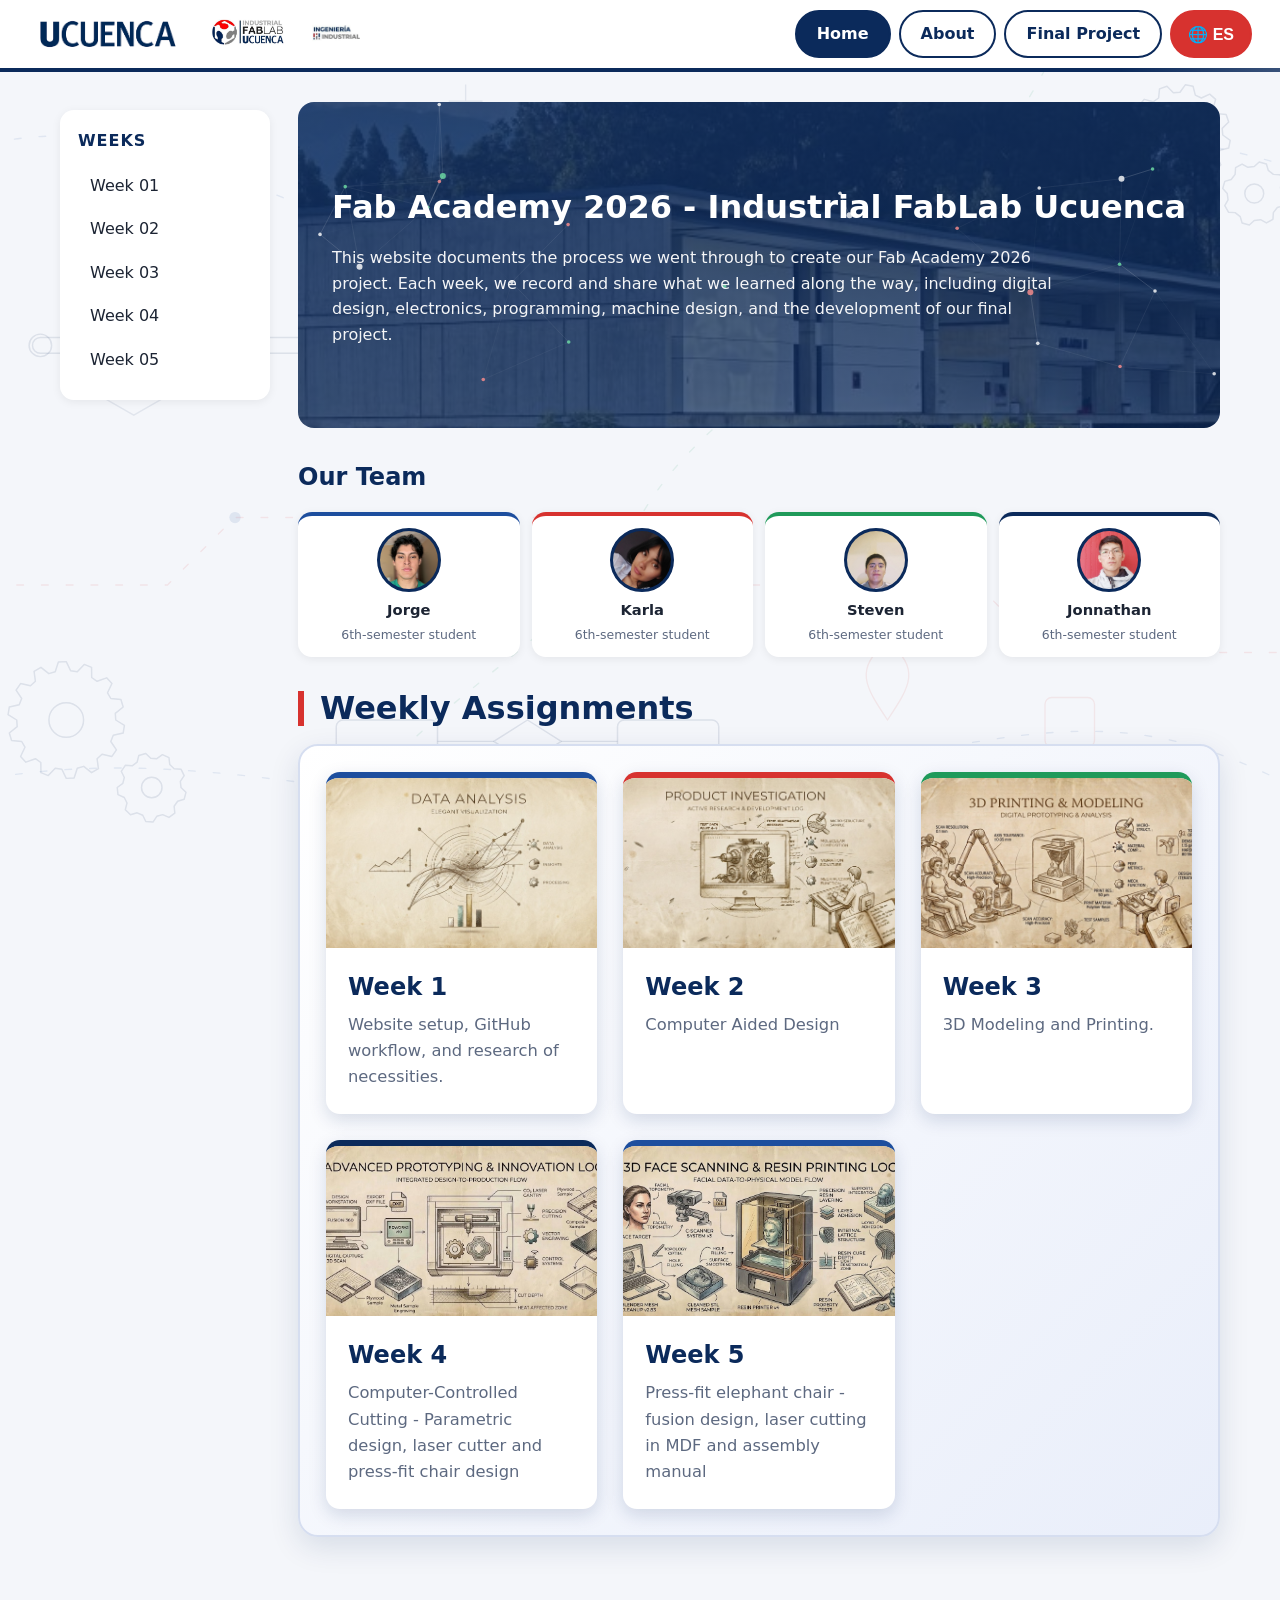
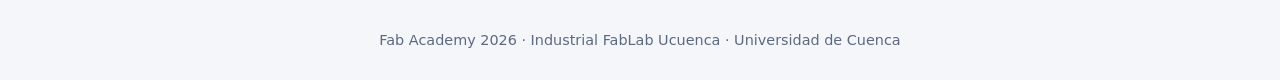
==== commit e27c2a28: "Add files via upload" ====
--- a/index.html
+++ b/index.html
@@ -46,8 +46,8 @@
     <a class="card week-card" href="week01.html"><img class="cover" src="images/week01.jpg" alt="Week 1"><div class="wc-body"><h3 data-i18n="week" data-n="1">Week 1</h3><p data-i18n="w1d">Website setup, GitHub workflow, and research of necessities.</p></div></a>
     <a class="card week-card" href="week02.html"><img class="cover" src="images/week02.jpg" alt="Week 2"><div class="wc-body"><h3 data-i18n="week" data-n="2">Week 2</h3><p data-i18n="w2d">Computer Aided Design</p></div></a>
     <a class="card week-card" href="week03.html"><img class="cover" src="images/week03.jpg" alt="Week 3"><div class="wc-body"><h3 data-i18n="week" data-n="3">Week 3</h3><p data-i18n="w3d">3D Modeling and Printing. Digital Scanning and Modeling.</p></div></a>
-    <a class="card week-card" href="week04.html"><img class="cover" src="images/week04.jpg" alt="Week 4" onerror="this.outerHTML='<div class=\'cover empty\'></div>'"><div class="wc-body"><h3 data-i18n="week" data-n="4">Week 4</h3><p data-i18n="weekSoon" data-n="4">Summary of Week 4 coming soon.</p></div></a>
-    <a class="card week-card" href="week05.html"><img class="cover" src="images/week05.jpg" alt="Week 5" onerror="this.outerHTML='<div class=\'cover empty\'></div>'"><div class="wc-body"><h3 data-i18n="week" data-n="5">Week 5</h3><p data-i18n="weekSoon" data-n="5">Summary of Week 5 coming soon.</p></div></a>
+    <a class="card week-card" href="week04.html"><img class="cover" src="images/week04.jpg" alt="Week 4" onerror="this.outerHTML='<div class=\'cover empty\'></div>'"><div class="wc-body"><h3 data-i18n="week" data-n="4">Week 4</h3><p data-i18n="w4home">Computer-Controlled Cutting - Parametric design, laser cutter and press-fit chair design</p></div></a>
+    <a class="card week-card" href="week05.html"><img class="cover" src="images/week05.jpg" alt="Week 5" onerror="this.outerHTML='<div class=\'cover empty\'></div>'"><div class="wc-body"><h3 data-i18n="week" data-n="5">Week 5</h3><p data-i18n="w5home">Press-fit elephant chair - fusion design, laser cutting in MDF and assembly manual</p></div></a>
   </div>
 </main>
 </div>
--- a/style.css
+++ b/style.css
@@ -162,3 +162,51 @@
 .hero-week4{background:linear-gradient(rgba(11,42,91,.72),rgba(11,42,91,.62)),url(images/week04.jpg) center/cover no-repeat,linear-gradient(135deg,var(--navy),var(--blue));padding:80px 34px}
 .hero-week5{background:linear-gradient(rgba(11,42,91,.72),rgba(11,42,91,.62)),url(images/week05.jpg) center/cover no-repeat,linear-gradient(135deg,var(--navy),var(--blue));padding:80px 34px}
 
+
+/* ---- v8: week 03 merged with week 05 (scanning, resin, safety, comparison) ---- */
+.tag.t0{background:var(--muted)}.tag.t5{background:var(--red)}
+.cmp td:nth-child(2),.cmp td:nth-child(3){min-width:210px}
+.cmp td:last-child{text-align:center;white-space:nowrap}.cmp th:last-child{text-align:center}
+.verdict{margin-top:18px;padding:16px 20px;background:#eef3fc;border-left:6px solid var(--blue);border-radius:10px;font-size:1.02rem}
+.verdict strong{color:var(--navy)}
+.wl-grid{display:grid;grid-template-columns:repeat(auto-fit,minmax(300px,1fr));gap:20px;margin-top:10px}
+.wl{border-radius:12px;padding:18px 22px;border:1px solid #d6def0;border-top:6px solid var(--green);background:#f3faf6}
+.wl.bad{border-top-color:var(--red);background:#fdf4f3}
+.wl h3{margin-bottom:10px;color:var(--green)}.wl.bad h3{color:var(--red)}
+.wl ul{margin:0 0 0 20px}.wl li{margin-bottom:8px}
+
+/* resin safety: big and impossible to miss */
+.safety-banner{display:flex;align-items:center;gap:12px;background:var(--red);color:#fff;padding:14px 22px;border-radius:12px;margin-bottom:24px;font-size:1.05rem;box-shadow:0 6px 18px #d7322f55;transition:transform .2s,box-shadow .2s}
+.safety-banner:hover{transform:translateY(-2px);box-shadow:0 10px 24px #d7322f77}
+.safety-banner span:first-child{font-size:1.6rem}.safety-banner .go{margin-left:auto;font-size:1.4rem;font-weight:700}
+.safety{background:#fff;border:4px solid var(--red);border-radius:18px;padding:0 0 26px;margin-bottom:28px;box-shadow:0 10px 30px #d7322f33;overflow:hidden;scroll-margin-top:110px}
+.safety-head{display:flex;align-items:center;gap:20px;background:linear-gradient(135deg,#b4231f,var(--red));color:#fff;padding:26px 30px;margin-bottom:24px}
+.safety-icon{font-size:4rem;line-height:1}
+.safety-head h2{color:#fff;margin:0 0 6px;font-size:2.2rem;line-height:1.1}
+.safety-lead{font-size:1.15rem;font-weight:600;max-width:760px}
+.safety-grid{display:grid;grid-template-columns:repeat(auto-fit,minmax(260px,1fr));gap:18px;padding:0 26px}
+.safety-card{background:#fff6f5;border:2px solid #f2c4c2;border-radius:14px;padding:18px 20px}
+.safety-card .sc-icon{font-size:2.4rem;line-height:1;margin-bottom:6px}
+.safety-card h3{color:var(--red);font-size:1.25rem;margin-bottom:8px}
+.safety-card ul{margin:0 0 0 20px;font-size:1.02rem}.safety-card li{margin-bottom:6px}
+.dd-grid{display:grid;grid-template-columns:repeat(auto-fit,minmax(280px,1fr));gap:18px;padding:22px 26px 0}
+.dd{border-radius:14px;padding:16px 20px;font-size:1.02rem}
+.dd h3{font-size:1.3rem;margin-bottom:8px}
+.dd ul{margin:0 0 0 20px}.dd li{margin-bottom:6px}
+.dd.do{background:#eef8f2;border:2px solid #bfe3cc}.dd.do h3{color:var(--green)}
+.dd.dont{background:#fdecea;border:2px solid #f2b5b2}.dd.dont h3{color:var(--red)}
+.safety-alert{margin:22px 26px 0;padding:18px 22px;background:#fff3cd;border:3px solid #e6a700;border-radius:12px;font-size:1.12rem;font-weight:500}
+.safety-alert strong{color:#8a5a00;font-size:1.2rem}
+
+/* ---- v9: week 05 (press-fit elephant chair) ---- */
+.fig-pair{display:grid;grid-template-columns:repeat(auto-fit,minmax(280px,1fr));gap:18px;margin:16px 0;align-items:start}
+.fig-pair figure{margin:0}
+.fig-pair img{width:100%;max-height:480px;object-fit:contain;background:#f4f7fc}
+.steps{display:grid;grid-template-columns:repeat(auto-fit,minmax(250px,1fr));gap:16px;margin:14px 0}
+.step{background:#f4f7fc;border:1px solid #d6def0;border-top:5px solid var(--blue);border-radius:12px;padding:18px 20px 16px}
+.step:nth-child(2){border-top-color:var(--red)}.step:nth-child(3){border-top-color:var(--green)}.step:nth-child(4){border-top-color:var(--navy)}
+.step .num{display:inline-grid;place-items:center;width:34px;height:34px;border-radius:50%;background:var(--navy);color:#fff;font-weight:700;margin-bottom:8px}
+.step h3{color:var(--navy);font-size:1.05rem;margin-bottom:6px}
+.step p{margin:0;font-size:.97rem}
+.tbl td.qty{text-align:center;font-weight:700;color:var(--navy);white-space:nowrap}
+.tbl th.qty{text-align:center}
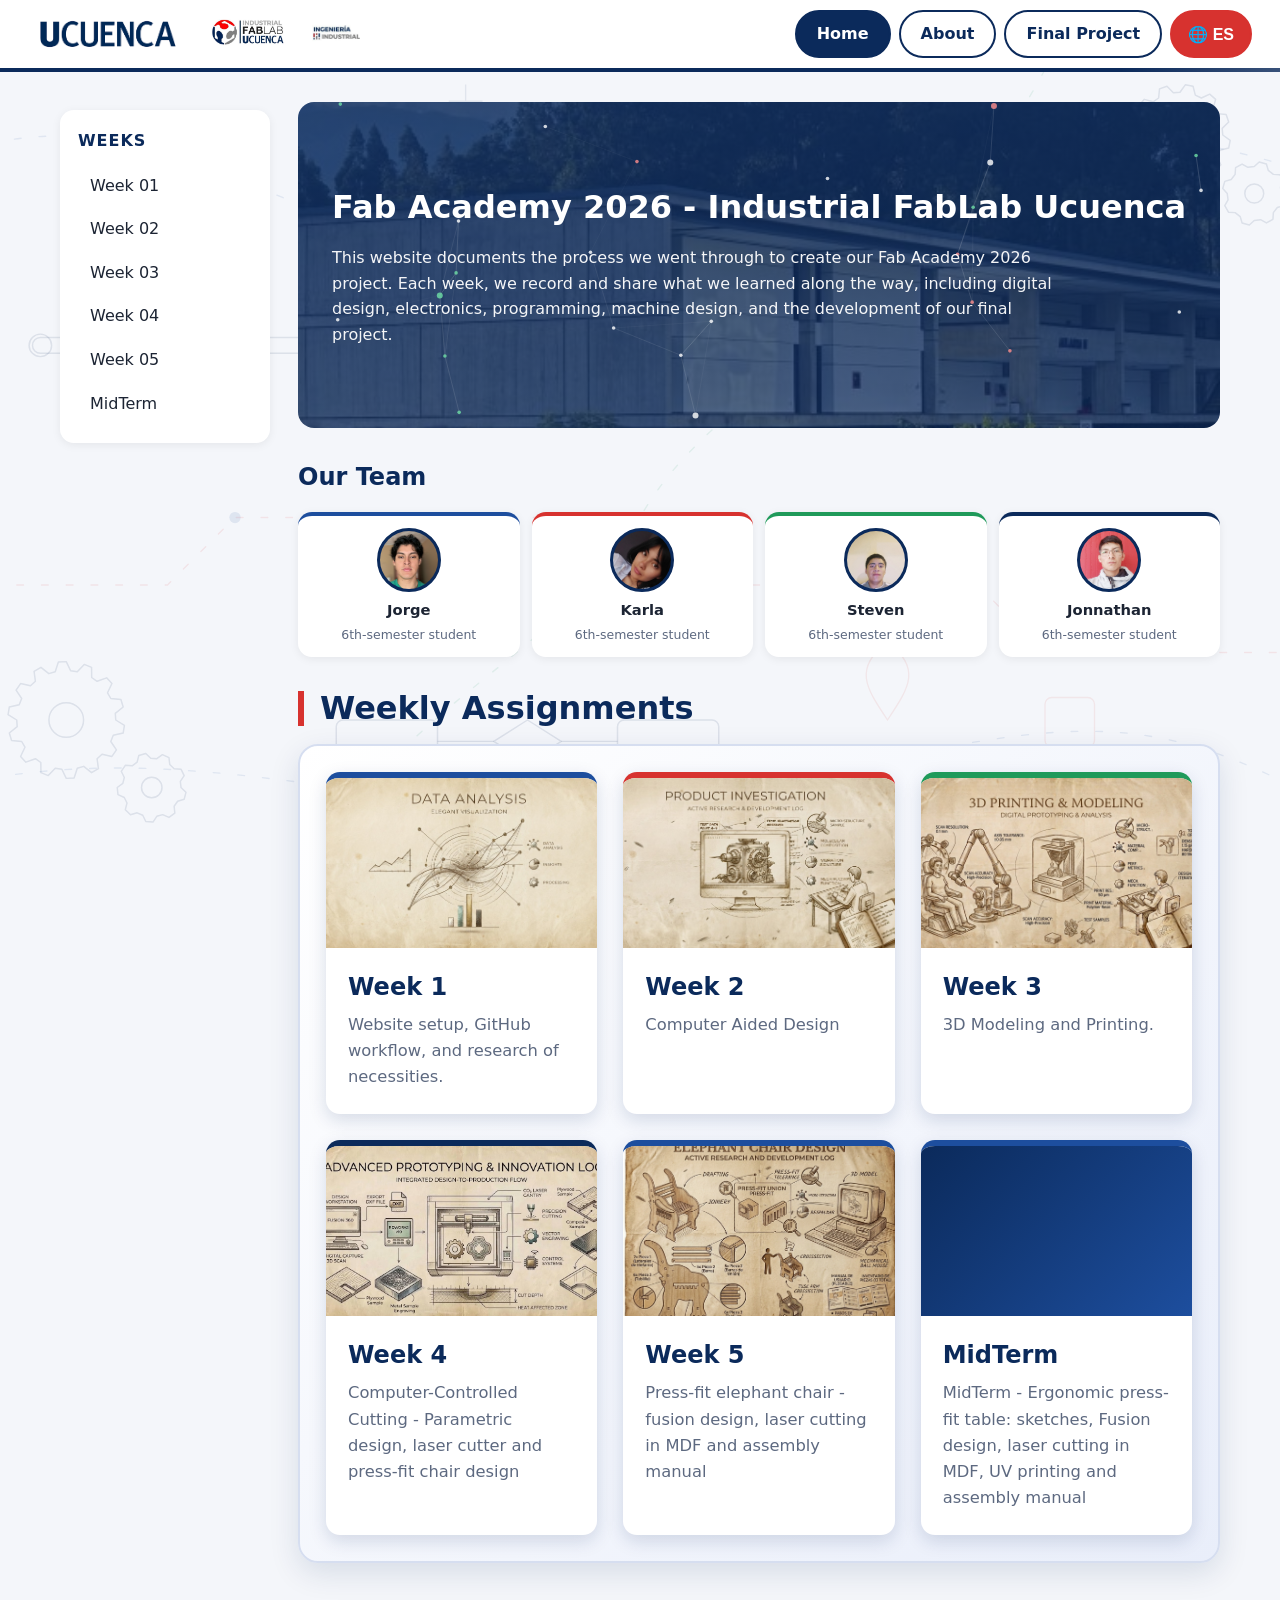
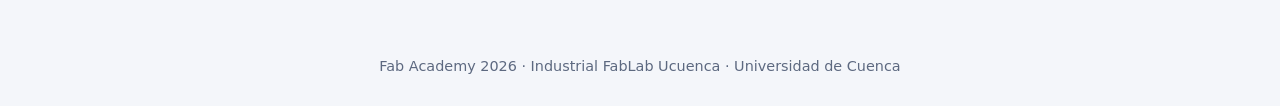
==== commit 609e283f: "Add files via upload" ====
--- a/index.html
+++ b/index.html
@@ -28,6 +28,7 @@
   <a href="week03.html" class="" data-i18n="week" data-n="03">Week 03</a>
   <a href="week04.html" class="" data-i18n="week" data-n="04">Week 04</a>
   <a href="week05.html" class="" data-i18n="week" data-n="05">Week 05</a>
+  <a href="midterm.html" class="" data-i18n="midterm">MidTerm</a>
 </aside>
 <main>
   <section class="hero hero-img">
@@ -48,6 +49,7 @@
     <a class="card week-card" href="week03.html"><img class="cover" src="images/week03.jpg" alt="Week 3"><div class="wc-body"><h3 data-i18n="week" data-n="3">Week 3</h3><p data-i18n="w3d">3D Modeling and Printing. Digital Scanning and Modeling.</p></div></a>
     <a class="card week-card" href="week04.html"><img class="cover" src="images/week04.jpg" alt="Week 4" onerror="this.outerHTML='<div class=\'cover empty\'></div>'"><div class="wc-body"><h3 data-i18n="week" data-n="4">Week 4</h3><p data-i18n="w4home">Computer-Controlled Cutting - Parametric design, laser cutter and press-fit chair design</p></div></a>
     <a class="card week-card" href="week05.html"><img class="cover" src="images/week05.jpg" alt="Week 5" onerror="this.outerHTML='<div class=\'cover empty\'></div>'"><div class="wc-body"><h3 data-i18n="week" data-n="5">Week 5</h3><p data-i18n="w5home">Press-fit elephant chair - fusion design, laser cutting in MDF and assembly manual</p></div></a>
+    <a class="card week-card" href="midterm.html"><img class="cover" src="images/midterm-fusion-preview.jpg" alt="MidTerm" onerror="this.outerHTML='<div class=\'cover empty\'></div>'"><div class="wc-body"><h3 data-i18n="midterm">MidTerm</h3><p data-i18n="mtw5">MidTerm - Ergonomic press-fit table: sketches, Fusion design, laser cutting in MDF, UV printing and assembly manual</p></div></a>
   </div>
 </main>
 </div>
--- a/style.css
+++ b/style.css
@@ -210,3 +210,15 @@
 .step p{margin:0;font-size:.97rem}
 .tbl td.qty{text-align:center;font-weight:700;color:var(--navy);white-space:nowrap}
 .tbl th.qty{text-align:center}
+
+/* ---- v9: MidTerm page + floating shortcut to downloads ---- */
+html{scroll-behavior:smooth}
+.hero-midterm{background:linear-gradient(rgba(11,42,91,.72),rgba(11,42,91,.62)),url(images/midterm-fusion-preview.jpg) center/cover no-repeat,linear-gradient(135deg,var(--navy),var(--blue));padding:80px 34px}
+#descargables{scroll-margin-top:110px}
+.dl-fab{position:fixed;top:118px;right:24px;z-index:55;display:flex;align-items:center;gap:8px;height:46px;padding:0 14px;border:0;border-radius:999px;background:var(--green);color:#fff;font:600 .92rem 'Segoe UI',system-ui,Arial,sans-serif;cursor:pointer;box-shadow:0 4px 12px #0004;transition:background .25s,transform .2s}
+.dl-fab:hover{background:var(--red);transform:translateY(-2px)}
+.dl-fab svg{width:22px;height:22px;flex-shrink:0}
+.dl-fab span{max-width:0;overflow:hidden;white-space:nowrap;transition:max-width .3s}
+.dl-fab:hover span,.dl-fab:focus-visible span{max-width:140px}
+@media(max-width:800px){.dl-fab{top:auto;bottom:84px;right:24px}}
+.ph.vid{min-height:260px}
